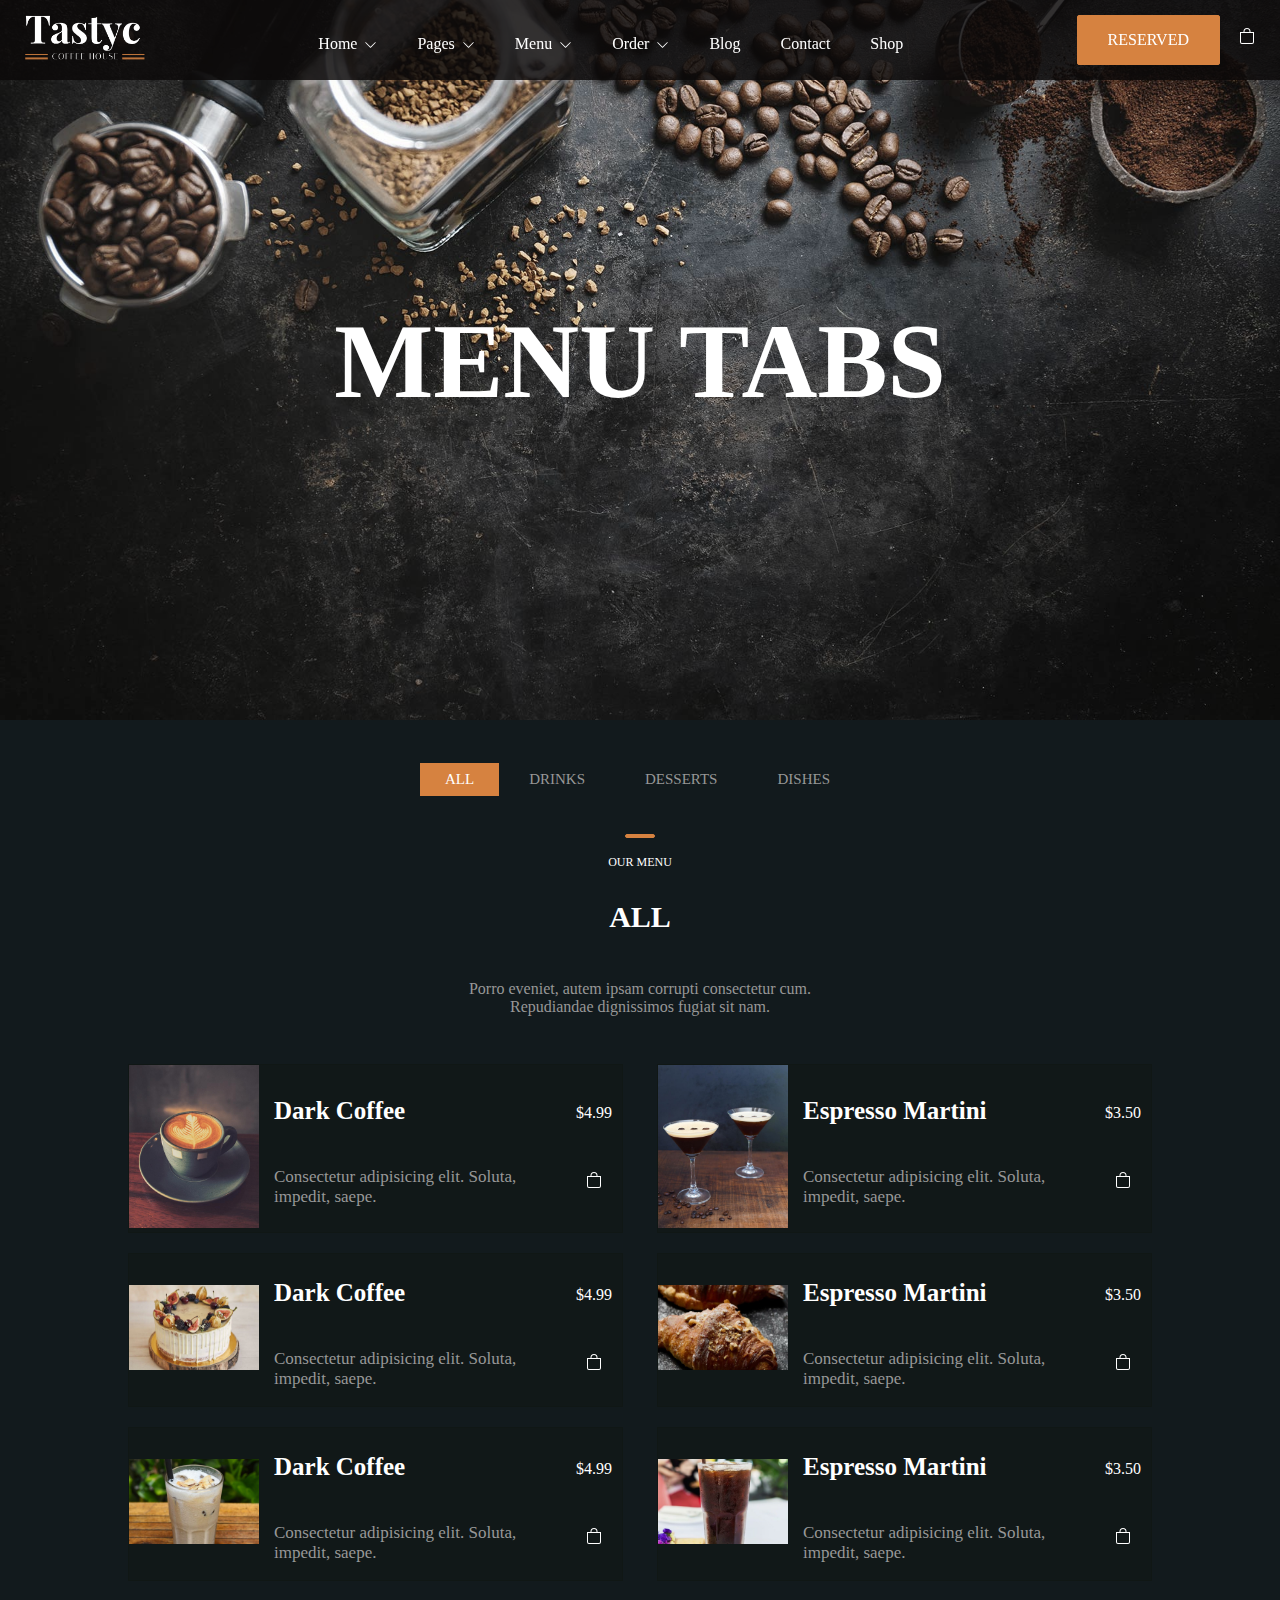
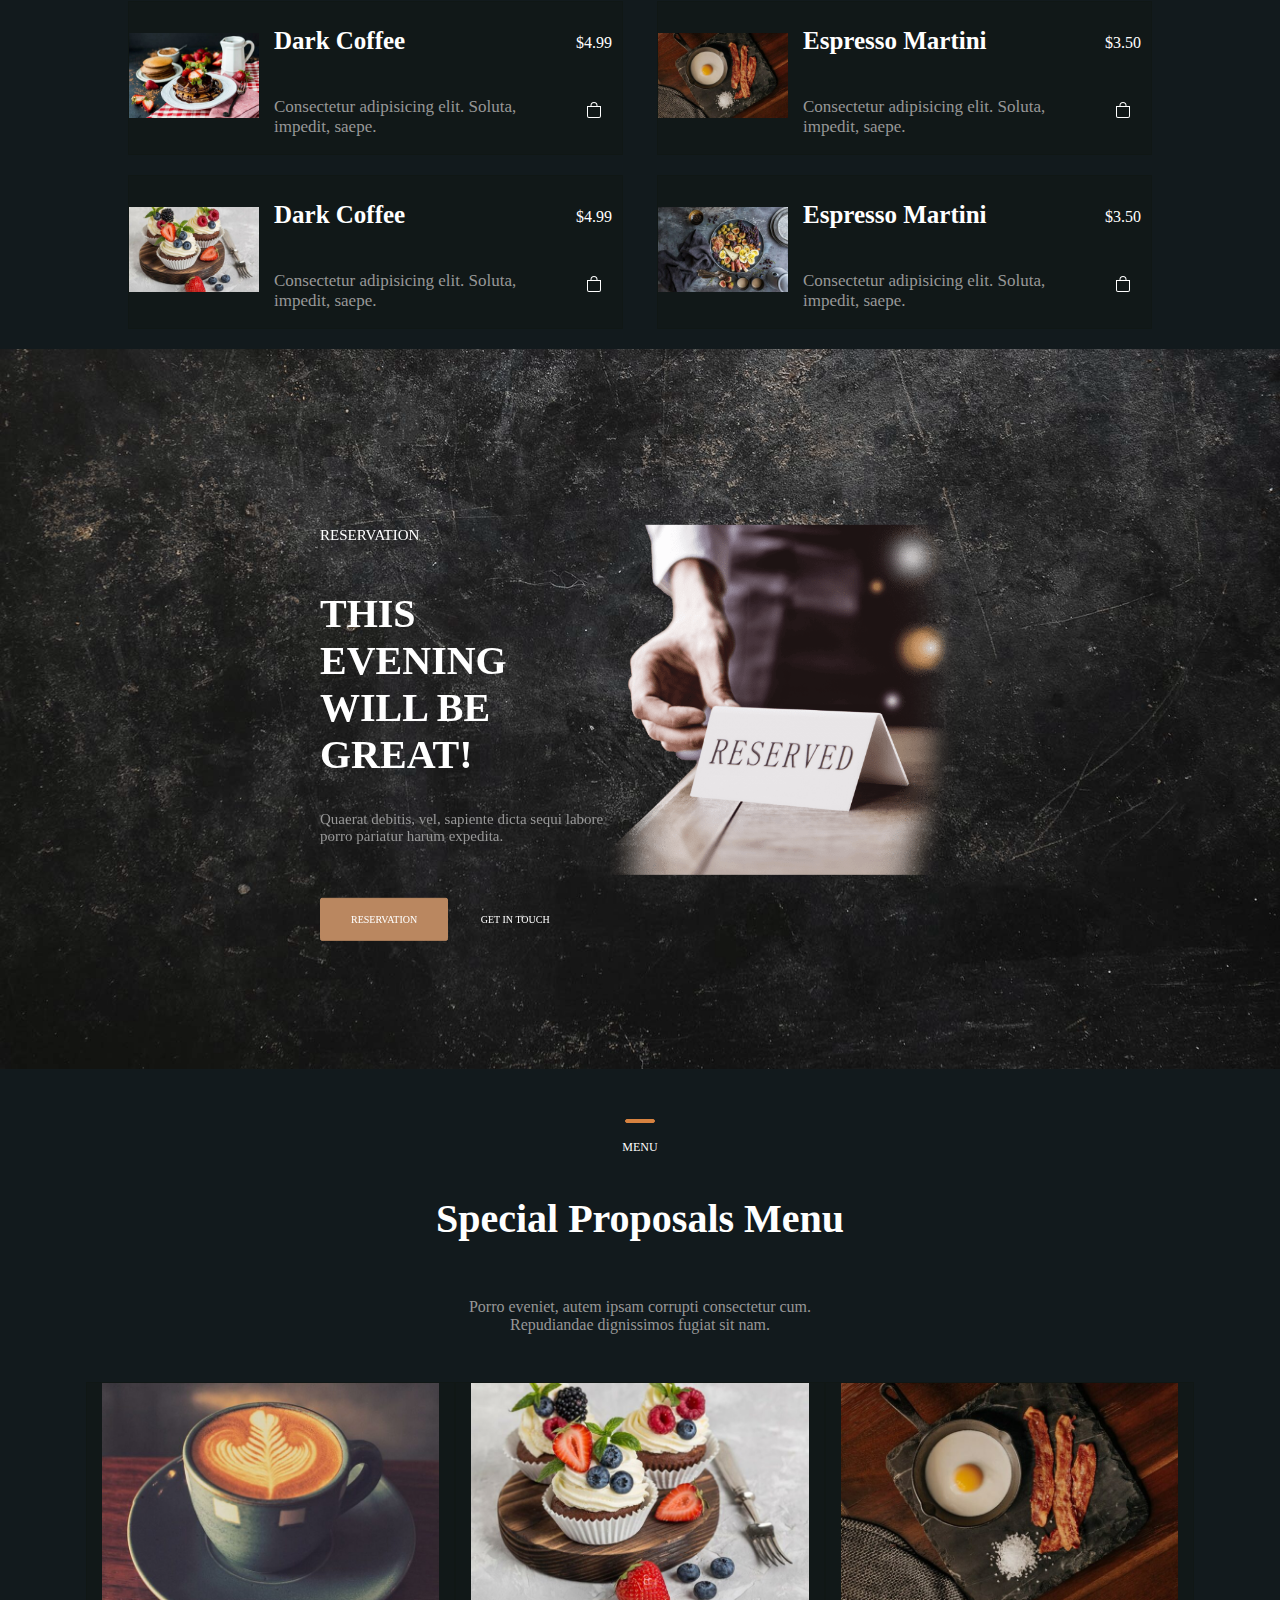
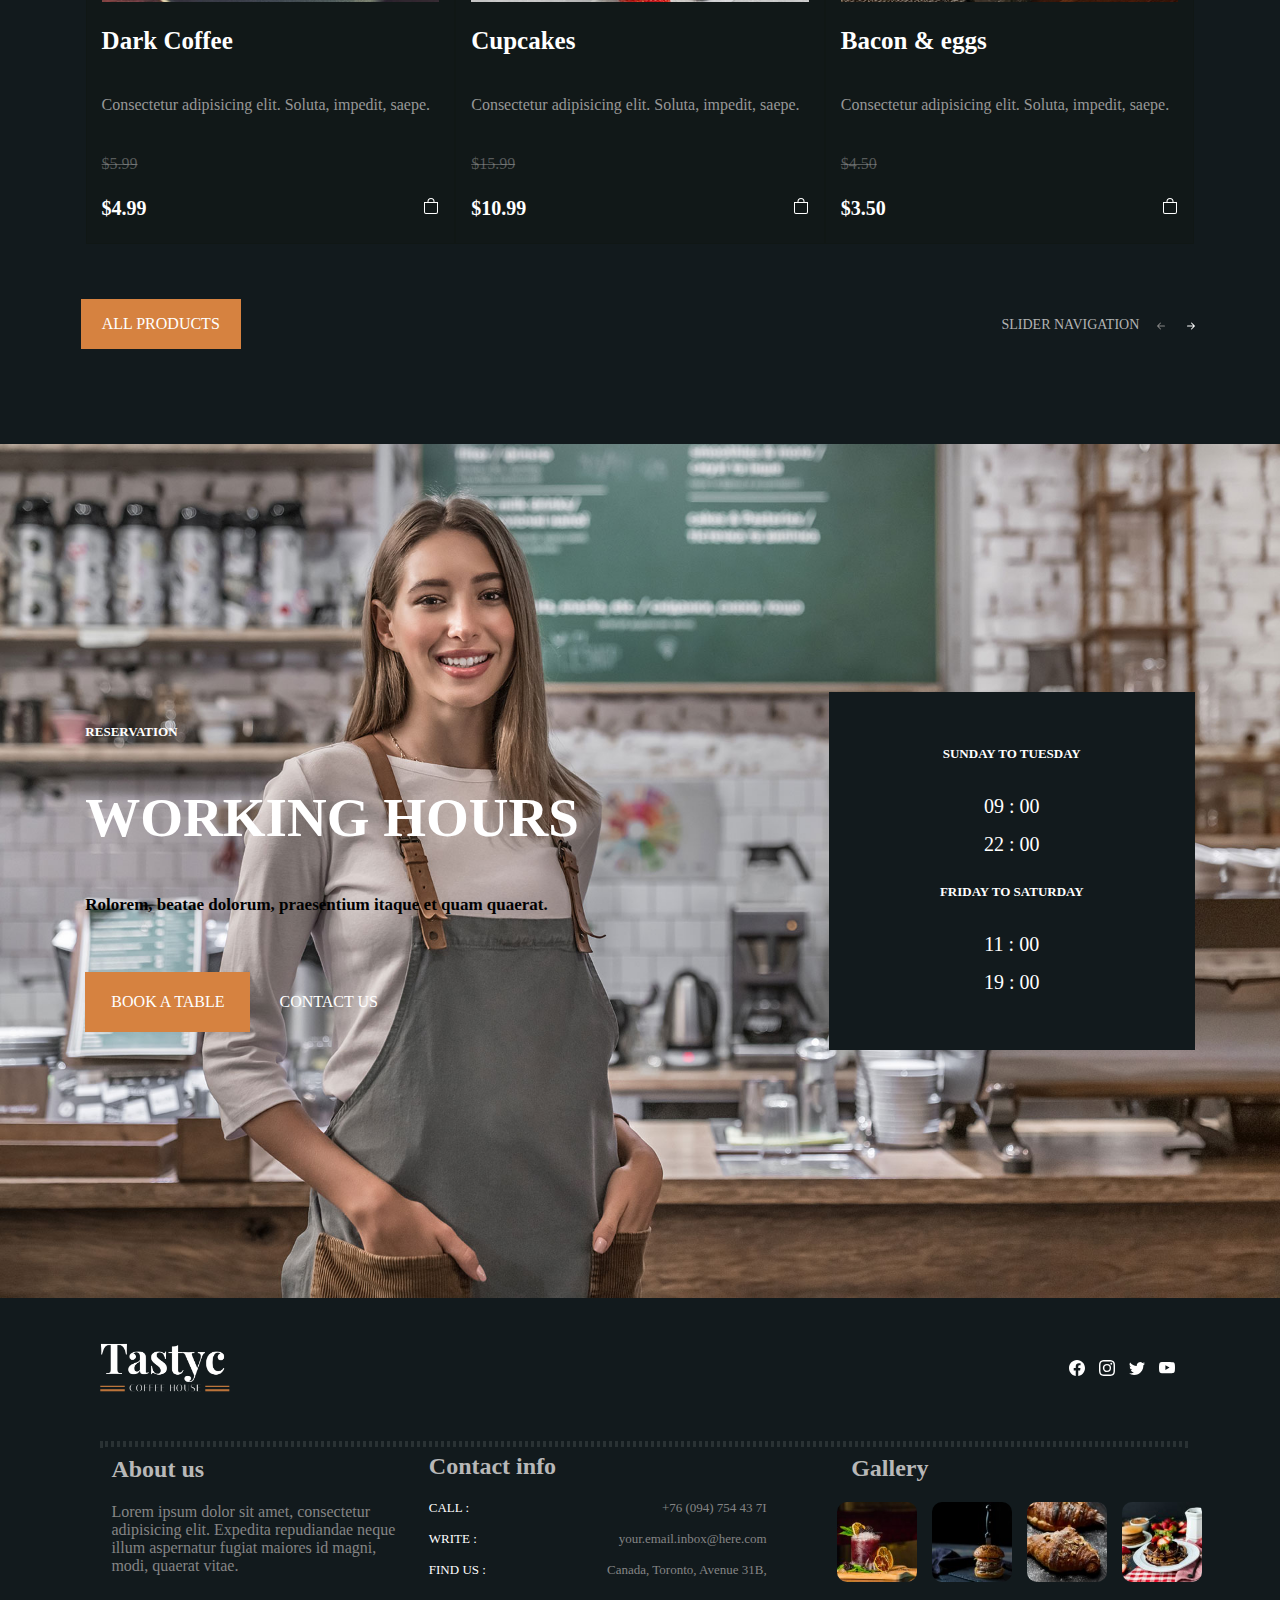
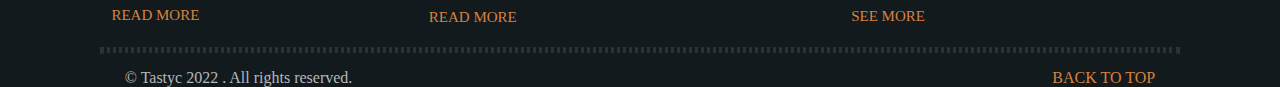
==== Menu.html @ 03ba0e77 "menu is DONE!" ====
<!DOCTYPE html>
<html lang="en">
<head>
    <meta charset="UTF-8">
    <meta name="viewport" content="width=device-width, initial-scale=1.0">
    <title>Document</title>
    <link rel="stylesheet" href="menu.css">
</head>
<body>
    <!-- Background -->
    <div class="background">
        <img src="img-menu/background1.jpg" alt="" width="100%">
        <div class="background-caption">
           <h2>MENU TABS</h2>
        </div>
    </div>
    <header>
        <div class="logo">
            <img src="img/logo.png" alt="" width="120pxd">
        </div>
        <nav>
            <a href="#">Home
                <svg xmlns="http://www.w3.org/2000/svg" width="16" height="16" fill="white" class="bi bi-chevron-down" viewBox="0 0 16 16">
                    <path fill-rule="evenodd" d="M1.646 4.646a.5.5 0 0 1 .708 0L8 10.293l5.646-5.647a.5.5 0 0 1 .708.708l-6 6a.5.5 0 0 1-.708 0l-6-6a.5.5 0 0 1 0-.708z"/>
                  </svg>
            </a>
            <a href="#">Pages
                <svg xmlns="http://www.w3.org/2000/svg" width="16" height="16" fill="white" class="bi bi-chevron-down" viewBox="0 0 16 16">
                    <path fill-rule="evenodd" d="M1.646 4.646a.5.5 0 0 1 .708 0L8 10.293l5.646-5.647a.5.5 0 0 1 .708.708l-6 6a.5.5 0 0 1-.708 0l-6-6a.5.5 0 0 1 0-.708z"/>
                  </svg>
                </a>
            <a href="https://tastyc.bslthemes.com/coffee/menu-tabs/">
                Menu
                <svg xmlns="http://www.w3.org/2000/svg" width="16" height="16" fill="white" class="bi bi-chevron-down" viewBox="0 0 16 16">
                    <path fill-rule="evenodd" d="M1.646 4.646a.5.5 0 0 1 .708 0L8 10.293l5.646-5.647a.5.5 0 0 1 .708.708l-6 6a.5.5 0 0 1-.708 0l-6-6a.5.5 0 0 1 0-.708z"/>
                  </svg>
            </a>
            <a href="#">Order
                <svg xmlns="http://www.w3.org/2000/svg" width="16" height="16" fill="white" class="bi bi-chevron-down" viewBox="0 0 16 16">
                    <path fill-rule="evenodd" d="M1.646 4.646a.5.5 0 0 1 .708 0L8 10.293l5.646-5.647a.5.5 0 0 1 .708.708l-6 6a.5.5 0 0 1-.708 0l-6-6a.5.5 0 0 1 0-.708z"/>
                  </svg>
            </a>
            <a href="#">Blog</a>
            <a href="#">Contact</a>
            <a href="#">Shop</a>
        </nav>
        <div class="reservation">
                <a href="#" id="resevation">RESERVED</a>
                <a id="basket-icon"><svg xmlns="http://www.w3.org/2000/svg" width="16" height="16" fill="white" class="bi bi-bag" viewBox="0 0 16 16">
                    <path d="M8 1a2.5 2.5 0 0 1 2.5 2.5V4h-5v-.5A2.5 2.5 0 0 1 8 1zm3.5 3v-.5a3.5 3.5 0 1 0-7 0V4H1v10a2 2 0 0 0 2 2h10a2 2 0 0 0 2-2V4h-3.5zM2 5h12v9a1 1 0 0 1-1 1H3a1 1 0 0 1-1-1V5z"/>
                  </svg></a>
        </div>
    </header>
    <div class="menu-items">
        <div class="menu">
            <a href="#" id="all">ALL</a>
            <a href="#">DRINKS</a>
            <a href="#">DESSERTS</a>
            <a href="#">DISHES</a>
        </div>
    </div>
    <div class="caption">
        <div class="orange-line"></div>
        <span>OUR MENU</span>
        <h3>ALL</h3>
      <p> Porro eveniet, autem ipsam corrupti consectetur cum.
        Repudiandae dignissimos fugiat sit nam. </p>
       </p>
      
    </div>
    <div class="card-box">
        <div class="row1">
            <div class="left-card">
              <div class="item-img">
                    <img src="img-menu/st-menu7.jpg"  alt="" width="130px">
              </div>
              <div class="item-info">
                    <h3>Dark Coffee</h3>
                    <p>Consectetur adipisicing elit. Soluta, impedit, saepe.</p>
              </div>
              <div class="item-price">
                    <span class="selected-price">$4.99</span>
                    <a href="#"> <svg xmlns="http://www.w3.org/2000/svg" width="16" height="16" fill="white" class="bi bi-bag" viewBox="0 0 16 16">
                        <path d="M8 1a2.5 2.5 0 0 1 2.5 2.5V4h-5v-.5A2.5 2.5 0 0 1 8 1zm3.5 3v-.5a3.5 3.5 0 1 0-7 0V4H1v10a2 2 0 0 0 2 2h10a2 2 0 0 0 2-2V4h-3.5zM2 5h12v9a1 1 0 0 1-1 1H3a1 1 0 0 1-1-1V5z"/>
                      </svg></a>
              </div>
            </div>
            <div class="right-card">
                <div class="item-img">
                    <img src="img-menu/st-menu6.jpg"  alt="" width="130px">
              </div>
              <div class="item-info">
                    <h3>Espresso Martini</h3>
                    <p>Consectetur adipisicing elit. Soluta, impedit, saepe.</p>
              </div>
              <div class="item-price">
                    <span class="selected-price">$3.50</span>
                    <a href="#"> <svg xmlns="http://www.w3.org/2000/svg" width="16" height="16" fill="white" class="bi bi-bag" viewBox="0 0 16 16">
                        <path d="M8 1a2.5 2.5 0 0 1 2.5 2.5V4h-5v-.5A2.5 2.5 0 0 1 8 1zm3.5 3v-.5a3.5 3.5 0 1 0-7 0V4H1v10a2 2 0 0 0 2 2h10a2 2 0 0 0 2-2V4h-3.5zM2 5h12v9a1 1 0 0 1-1 1H3a1 1 0 0 1-1-1V5z"/>
                      </svg></a>
              </div>
            </div>
        </div>
        <div class="row2">
            <div class="left-card">
                <div class="item-img">
                      <img src="img-menu/3.jpg"  alt="" width="130px">
                </div>
                <div class="item-info">
                      <h3>Dark Coffee</h3>
                      <p>Consectetur adipisicing elit. Soluta, impedit, saepe.</p>
                </div>
                <div class="item-price">
                      <span class="selected-price">$4.99</span>
                      <a href="#"> <svg xmlns="http://www.w3.org/2000/svg" width="16" height="16" fill="white" class="bi bi-bag" viewBox="0 0 16 16">
                        <path d="M8 1a2.5 2.5 0 0 1 2.5 2.5V4h-5v-.5A2.5 2.5 0 0 1 8 1zm3.5 3v-.5a3.5 3.5 0 1 0-7 0V4H1v10a2 2 0 0 0 2 2h10a2 2 0 0 0 2-2V4h-3.5zM2 5h12v9a1 1 0 0 1-1 1H3a1 1 0 0 1-1-1V5z"/>
                      </svg></a>
                </div>
              </div>
              <div class="right-card">
                  <div class="item-img">
                      <img src="img-menu/4.jpg"  alt="" width="130px">
                </div>
                <div class="item-info">
                      <h3>Espresso Martini</h3>
                      <p>Consectetur adipisicing elit. Soluta, impedit, saepe.</p>
                </div>
                <div class="item-price">
                      <span class="selected-price">$3.50</span>
                      <a href="#"> <svg xmlns="http://www.w3.org/2000/svg" width="16" height="16" fill="white" class="bi bi-bag" viewBox="0 0 16 16">
                        <path d="M8 1a2.5 2.5 0 0 1 2.5 2.5V4h-5v-.5A2.5 2.5 0 0 1 8 1zm3.5 3v-.5a3.5 3.5 0 1 0-7 0V4H1v10a2 2 0 0 0 2 2h10a2 2 0 0 0 2-2V4h-3.5zM2 5h12v9a1 1 0 0 1-1 1H3a1 1 0 0 1-1-1V5z"/>
                      </svg></a>
                </div>
              </div>
        </div>
        <div class="row3">
            <div class="left-card">
                <div class="item-img">
                      <img src="img-menu/5.jpg"  alt="" width="130px">
                </div>
                <div class="item-info">
                      <h3>Dark Coffee</h3>
                      <p>Consectetur adipisicing elit. Soluta, impedit, saepe.</p>
                </div>
                <div class="item-price">
                      <span class="selected-price">$4.99</span>
                      <a href="#"> <svg xmlns="http://www.w3.org/2000/svg" width="16" height="16" fill="white" class="bi bi-bag" viewBox="0 0 16 16">
                        <path d="M8 1a2.5 2.5 0 0 1 2.5 2.5V4h-5v-.5A2.5 2.5 0 0 1 8 1zm3.5 3v-.5a3.5 3.5 0 1 0-7 0V4H1v10a2 2 0 0 0 2 2h10a2 2 0 0 0 2-2V4h-3.5zM2 5h12v9a1 1 0 0 1-1 1H3a1 1 0 0 1-1-1V5z"/>
                      </svg></a>
                </div>
              </div>
              <div class="right-card">
                  <div class="item-img">
                      <img src="img-menu/6.jpg"  alt="" width="130px">
                </div>
                <div class="item-info">
                      <h3>Espresso Martini</h3>
                      <p>Consectetur adipisicing elit. Soluta, impedit, saepe.</p>
                </div>
                <div class="item-price">
                      <span class="selected-price">$3.50</span>
                      <a href="#"> <svg xmlns="http://www.w3.org/2000/svg" width="16" height="16" fill="white" class="bi bi-bag" viewBox="0 0 16 16">
                        <path d="M8 1a2.5 2.5 0 0 1 2.5 2.5V4h-5v-.5A2.5 2.5 0 0 1 8 1zm3.5 3v-.5a3.5 3.5 0 1 0-7 0V4H1v10a2 2 0 0 0 2 2h10a2 2 0 0 0 2-2V4h-3.5zM2 5h12v9a1 1 0 0 1-1 1H3a1 1 0 0 1-1-1V5z"/>
                      </svg></a>
                </div>
              </div>
        </div>
        <div class="row4">
            <div class="left-card">
                <div class="item-img">
                      <img src="img-menu/7.jpg"  alt="" width="130px">
                </div>
                <div class="item-info">
                      <h3>Dark Coffee</h3>
                      <p>Consectetur adipisicing elit. Soluta, impedit, saepe.</p>
                </div>
                <div class="item-price">
                      <span class="selected-price">$4.99</span>
                      <a href="#"> <svg xmlns="http://www.w3.org/2000/svg" width="16" height="16" fill="white" class="bi bi-bag" viewBox="0 0 16 16">
                        <path d="M8 1a2.5 2.5 0 0 1 2.5 2.5V4h-5v-.5A2.5 2.5 0 0 1 8 1zm3.5 3v-.5a3.5 3.5 0 1 0-7 0V4H1v10a2 2 0 0 0 2 2h10a2 2 0 0 0 2-2V4h-3.5zM2 5h12v9a1 1 0 0 1-1 1H3a1 1 0 0 1-1-1V5z"/>
                      </svg></a>
                </div>
              </div>
              <div class="right-card">
                  <div class="item-img">
                      <img src="img-menu/8.jpg"  alt="" width="130px">
                </div>
                <div class="item-info">
                      <h3>Espresso Martini</h3>
                      <p>Consectetur adipisicing elit. Soluta, impedit, saepe.</p>
                </div>
                <div class="item-price">
                      <span class="selected-price">$3.50</span>
                      <a href="#"> <svg xmlns="http://www.w3.org/2000/svg" width="16" height="16" fill="white" class="bi bi-bag" viewBox="0 0 16 16">
                        <path d="M8 1a2.5 2.5 0 0 1 2.5 2.5V4h-5v-.5A2.5 2.5 0 0 1 8 1zm3.5 3v-.5a3.5 3.5 0 1 0-7 0V4H1v10a2 2 0 0 0 2 2h10a2 2 0 0 0 2-2V4h-3.5zM2 5h12v9a1 1 0 0 1-1 1H3a1 1 0 0 1-1-1V5z"/>
                      </svg></a>
                </div>
              </div>
        </div>
        <div class="row5">
            <div class="left-card">
                <div class="item-img">
                      <img src="img-menu/9.jpg"  alt="" width="130px">
                </div>
                <div class="item-info">
                      <h3>Dark Coffee</h3>
                      <p>Consectetur adipisicing elit. Soluta, impedit, saepe.</p>
                </div>
                <div class="item-price">
                      <span class="selected-price">$4.99</span>
                      <a href="#"> <svg xmlns="http://www.w3.org/2000/svg" width="16" height="16" fill="white" class="bi bi-bag" viewBox="0 0 16 16">
                        <path d="M8 1a2.5 2.5 0 0 1 2.5 2.5V4h-5v-.5A2.5 2.5 0 0 1 8 1zm3.5 3v-.5a3.5 3.5 0 1 0-7 0V4H1v10a2 2 0 0 0 2 2h10a2 2 0 0 0 2-2V4h-3.5zM2 5h12v9a1 1 0 0 1-1 1H3a1 1 0 0 1-1-1V5z"/>
                      </svg></a>
                </div>
              </div>
              <div class="right-card">
                  <div class="item-img">
                      <img src="img-menu/10.jpg"  alt="" width="130px">
                </div>
                <div class="item-info">
                      <h3>Espresso Martini</h3>
                      <p>Consectetur adipisicing elit. Soluta, impedit, saepe.</p>
                </div>
                <div class="item-price">
                      <span class="selected-price">$3.50</span>
                      <a href="#"> <svg xmlns="http://www.w3.org/2000/svg" width="16" height="16" fill="white" class="bi bi-bag" viewBox="0 0 16 16">
                          <path d="M8 1a2.5 2.5 0 0 1 2.5 2.5V4h-5v-.5A2.5 2.5 0 0 1 8 1zm3.5 3v-.5a3.5 3.5 0 1 0-7 0V4H1v10a2 2 0 0 0 2 2h10a2 2 0 0 0 2-2V4h-3.5zM2 5h12v9a1 1 0 0 1-1 1H3a1 1 0 0 1-1-1V5z"/>
                        </svg></a>
                </div>
              </div>
        </div>
    </div>
    <div class="banner">
        <div class="background">
            <img src="img-menu/cbg2.jpg" alt="" width="100%">
            <div class="background-caption">
                <div class="left-part">
                    <span>RESERVATION</span>
                    <h2>THIS EVENING
                        WILL BE GREAT!</h2>
                    <p>Quaerat debitis, vel, sapiente dicta sequi
                        labore porro pariatur harum expedita.</p>
                    <a href="#" class="button">RESERVATION</a>
                    <a href="#">GET IN TOUCH</a>
                </div>
                <div class="right-part">
                    <img src="img-menu/reserved.png" alt="" width="350px">
                </div>
            </div>
        </div>
            
        
    </div>
    <div class="caption2">
        <div class="orange-line"></div>
        <span> MENU</span>
        <h3>Special Proposals Menu</h3>
      <p> Porro eveniet, autem ipsam corrupti consectetur cum.
        Repudiandae dignissimos fugiat sit nam. </p>
       </p>
      
    </div>
    <div class="card-box2">
        <div class="card1">
            <img src="img-menu/card1.jpg" alt="" width="100%">
            <h3>Dark Coffee</h3>
            <p>Consectetur adipisicing elit. Soluta, impedit, saepe.</p>
            <span class="old-price">$5.99</span>
            <div class="card-price">
                <span>$4.99</span>
                <a href="#"> <svg xmlns="http://www.w3.org/2000/svg" width="16" height="16" fill="white" class="bi bi-bag" viewBox="0 0 16 16">
                    <path d="M8 1a2.5 2.5 0 0 1 2.5 2.5V4h-5v-.5A2.5 2.5 0 0 1 8 1zm3.5 3v-.5a3.5 3.5 0 1 0-7 0V4H1v10a2 2 0 0 0 2 2h10a2 2 0 0 0 2-2V4h-3.5zM2 5h12v9a1 1 0 0 1-1 1H3a1 1 0 0 1-1-1V5z"/>
                  </svg></a>
            </div>
        </div>
        <div class="card2">
          <img src="img-menu/card2.jpg" alt="" width="100%">
          <h3>Cupcakes</h3>
          <p>Consectetur adipisicing elit. Soluta, impedit, saepe.</p>
          <span class="old-price">$15.99</span>
          <div class="card-price">
              <span>$10.99</span>
              <a href="#"> <svg xmlns="http://www.w3.org/2000/svg" width="16" height="16" fill="white" class="bi bi-bag" viewBox="0 0 16 16">
                  <path d="M8 1a2.5 2.5 0 0 1 2.5 2.5V4h-5v-.5A2.5 2.5 0 0 1 8 1zm3.5 3v-.5a3.5 3.5 0 1 0-7 0V4H1v10a2 2 0 0 0 2 2h10a2 2 0 0 0 2-2V4h-3.5zM2 5h12v9a1 1 0 0 1-1 1H3a1 1 0 0 1-1-1V5z"/>
                </svg></a>
          </div>
      </div>
      <div class="card3">
        <img src="img-menu/card3.jpg" alt="" width="100%">
        <h3>Bacon & eggs</h3>
        <p>Consectetur adipisicing elit. Soluta, impedit, saepe.</p>
        <span class="old-price">$4.50</span>
        <div class="card-price">
            <span>$3.50</span>
            <a href="#"> <svg xmlns="http://www.w3.org/2000/svg" width="16" height="16" fill="white" class="bi bi-bag" viewBox="0 0 16 16">
                <path d="M8 1a2.5 2.5 0 0 1 2.5 2.5V4h-5v-.5A2.5 2.5 0 0 1 8 1zm3.5 3v-.5a3.5 3.5 0 1 0-7 0V4H1v10a2 2 0 0 0 2 2h10a2 2 0 0 0 2-2V4h-3.5zM2 5h12v9a1 1 0 0 1-1 1H3a1 1 0 0 1-1-1V5z"/>
              </svg></a>
        </div>
    </div>
    </div>
    <div class="undercard-button">
      <div class="left-side">
        <a href="#">ALL PRODUCTS</a>
      </div>
      <div class="right-side">
        <span>SLIDER NAVIGATION</span>
        <svg xmlns="http://www.w3.org/2000/svg" width="16" height="16" fill="#858585" class="bi bi-arrow-left-short" viewBox="0 0 16 16">
          <path fill-rule="evenodd" d="M12 8a.5.5 0 0 1-.5.5H5.707l2.147 2.146a.5.5 0 0 1-.708.708l-3-3a.5.5 0 0 1 0-.708l3-3a.5.5 0 1 1 .708.708L5.707 7.5H11.5a.5.5 0 0 1 .5.5z"/>
        </svg>
        <svg xmlns="http://www.w3.org/2000/svg" width="16" height="16" fill="white" class="bi bi-arrow-right-short" viewBox="0 0 16 16">
          <path fill-rule="evenodd" d="M4 8a.5.5 0 0 1 .5-.5h5.793L8.146 5.354a.5.5 0 1 1 .708-.708l3 3a.5.5 0 0 1 0 .708l-3 3a.5.5 0 0 1-.708-.708L10.293 8.5H4.5A.5.5 0 0 1 4 8z"/>
        </svg>
      </div>
    </div>
    <div class="banner2">
      <img src="img/background2.jpg" alt="" width="100%">
      <div class="banner-caption">
          <div class="left-side">
              <h3>RESERVATION</h3>
              <h2>WORKING HOURS</h2>
              <p>Rolorem, beatae dolorum, praesentium itaque et quam quaerat.</p>
              <div class="link">
                  <a href="#" class="left-button">BOOK A TABLE</a>
                  <a href="#" class="right-button">CONTACT US</a>
              </div>
          </div>
          <div class="right-side">
              <h3>SUNDAY TO TUESDAY</h3>
              <span>09 : 00</span>
              <span>22 : 00</span>
              <h3>FRIDAY TO SATURDAY</h3>
              <span>11 : 00</span>
              <span>19 : 00</span>
          </div>
      </div>
  </div>
  <div class="social-media">
    <div class="left-side">
      <img src="img/logo.png" alt="" width="130px">
    </div>
    <div class="right-side">
      <a href="#"><svg xmlns="http://www.w3.org/2000/svg" width="16" height="16" fill="white" class="bi bi-facebook" viewBox="0 0 16 16">
        <path d="M16 8.049c0-4.446-3.582-8.05-8-8.05C3.58 0-.002 3.603-.002 8.05c0 4.017 2.926 7.347 6.75 7.951v-5.625h-2.03V8.05H6.75V6.275c0-2.017 1.195-3.131 3.022-3.131.876 0 1.791.157 1.791.157v1.98h-1.009c-.993 0-1.303.621-1.303 1.258v1.51h2.218l-.354 2.326H9.25V16c3.824-.604 6.75-3.934 6.75-7.951z"/>
      </svg></a>
      <a href="#"><svg xmlns="http://www.w3.org/2000/svg" width="16" height="16" fill="white" class="bi bi-instagram" viewBox="0 0 16 16">
        <path d="M8 0C5.829 0 5.556.01 4.703.048 3.85.088 3.269.222 2.76.42a3.917 3.917 0 0 0-1.417.923A3.927 3.927 0 0 0 .42 2.76C.222 3.268.087 3.85.048 4.7.01 5.555 0 5.827 0 8.001c0 2.172.01 2.444.048 3.297.04.852.174 1.433.372 1.942.205.526.478.972.923 1.417.444.445.89.719 1.416.923.51.198 1.09.333 1.942.372C5.555 15.99 5.827 16 8 16s2.444-.01 3.298-.048c.851-.04 1.434-.174 1.943-.372a3.916 3.916 0 0 0 1.416-.923c.445-.445.718-.891.923-1.417.197-.509.332-1.09.372-1.942C15.99 10.445 16 10.173 16 8s-.01-2.445-.048-3.299c-.04-.851-.175-1.433-.372-1.941a3.926 3.926 0 0 0-.923-1.417A3.911 3.911 0 0 0 13.24.42c-.51-.198-1.092-.333-1.943-.372C10.443.01 10.172 0 7.998 0h.003zm-.717 1.442h.718c2.136 0 2.389.007 3.232.046.78.035 1.204.166 1.486.275.373.145.64.319.92.599.28.28.453.546.598.92.11.281.24.705.275 1.485.039.843.047 1.096.047 3.231s-.008 2.389-.047 3.232c-.035.78-.166 1.203-.275 1.485a2.47 2.47 0 0 1-.599.919c-.28.28-.546.453-.92.598-.28.11-.704.24-1.485.276-.843.038-1.096.047-3.232.047s-2.39-.009-3.233-.047c-.78-.036-1.203-.166-1.485-.276a2.478 2.478 0 0 1-.92-.598 2.48 2.48 0 0 1-.6-.92c-.109-.281-.24-.705-.275-1.485-.038-.843-.046-1.096-.046-3.233 0-2.136.008-2.388.046-3.231.036-.78.166-1.204.276-1.486.145-.373.319-.64.599-.92.28-.28.546-.453.92-.598.282-.11.705-.24 1.485-.276.738-.034 1.024-.044 2.515-.045v.002zm4.988 1.328a.96.96 0 1 0 0 1.92.96.96 0 0 0 0-1.92zm-4.27 1.122a4.109 4.109 0 1 0 0 8.217 4.109 4.109 0 0 0 0-8.217zm0 1.441a2.667 2.667 0 1 1 0 5.334 2.667 2.667 0 0 1 0-5.334z"/>
      </svg></a>
      <a href="#"><svg xmlns="http://www.w3.org/2000/svg" width="16" height="16" fill="white" class="bi bi-twitter" viewBox="0 0 16 16">
        <path d="M5.026 15c6.038 0 9.341-5.003 9.341-9.334 0-.14 0-.282-.006-.422A6.685 6.685 0 0 0 16 3.542a6.658 6.658 0 0 1-1.889.518 3.301 3.301 0 0 0 1.447-1.817 6.533 6.533 0 0 1-2.087.793A3.286 3.286 0 0 0 7.875 6.03a9.325 9.325 0 0 1-6.767-3.429 3.289 3.289 0 0 0 1.018 4.382A3.323 3.323 0 0 1 .64 6.575v.045a3.288 3.288 0 0 0 2.632 3.218 3.203 3.203 0 0 1-.865.115 3.23 3.23 0 0 1-.614-.057 3.283 3.283 0 0 0 3.067 2.277A6.588 6.588 0 0 1 .78 13.58a6.32 6.32 0 0 1-.78-.045A9.344 9.344 0 0 0 5.026 15z"/>
      </svg></a>
      <a href="#"><svg xmlns="http://www.w3.org/2000/svg" width="16" height="16" fill="white" class="bi bi-youtube" viewBox="0 0 16 16">
        <path d="M8.051 1.999h.089c.822.003 4.987.033 6.11.335a2.01 2.01 0 0 1 1.415 1.42c.101.38.172.883.22 1.402l.01.104.022.26.008.104c.065.914.073 1.77.074 1.957v.075c-.001.194-.01 1.108-.082 2.06l-.008.105-.009.104c-.05.572-.124 1.14-.235 1.558a2.007 2.007 0 0 1-1.415 1.42c-1.16.312-5.569.334-6.18.335h-.142c-.309 0-1.587-.006-2.927-.052l-.17-.006-.087-.004-.171-.007-.171-.007c-1.11-.049-2.167-.128-2.654-.26a2.007 2.007 0 0 1-1.415-1.419c-.111-.417-.185-.986-.235-1.558L.09 9.82l-.008-.104A31.4 31.4 0 0 1 0 7.68v-.123c.002-.215.01-.958.064-1.778l.007-.103.003-.052.008-.104.022-.26.01-.104c.048-.519.119-1.023.22-1.402a2.007 2.007 0 0 1 1.415-1.42c.487-.13 1.544-.21 2.654-.26l.17-.007.172-.006.086-.003.171-.007A99.788 99.788 0 0 1 7.858 2h.193zM6.4 5.209v4.818l4.157-2.408L6.4 5.209z"/>
      </svg></a>
    </div>
  </div>
  <div class="dotted-line">
  </div>
  <div class="footer">
    <div class="about-us">
        <h2>About us</h2>
        <p>Lorem ipsum dolor sit amet, consectetur adipisicing elit. Expedita repudiandae neque illum aspernatur fugiat maiores id magni, modi, quaerat vitae.</p>
      <div class="link">
        <a href="#">READ MORE</a>
      </div>
    </div>
    <div class="Contact-info">
        <h2>Contact info</h2>
        <div class="contact-row-1">
         <span> CALL :</span>
         <span id="span-plus"> +76 (094) 754 43 7I</span>
        </div>
        <div class="contact-row-2">
            <span>WRITE : </span>
            <span id="span-plus"> your.email.inbox@here.com</span>
           </div>
           <div class="contact-row-3">
            <span>FIND US : </span>
            <span id="span-plus"> Canada, Toronto, Avenue 31B,</span>
           </div>
           
            <a href="#">READ MORE</a>
       
    </div>
    <div class="gallery">
        <h2>Gallery</h2>
        <div class="gallery-photos">
             <img class="space" src="img/g1.jpg" alt="" width="80px">
            <img class="space" src="img/g2.jpg" alt="" width="80px">
            <img  class="space" src="img/g3.jpg" alt="" width="80px">
            <img src="img/g4.jpg" alt="" width="80px">
        </div>
        <div class="link">
            <a href="#">SEE MORE</a>
        </div>
        
    </div>
</div>
<div class="bottom-footer">
    <div class="last-dotted-line"></div>
    <div class="copy-right">
        <span>© Tastyc 2022 . All rights reserved.</span>
        <a href="#top">BACK TO TOP</a>
    </div>
</div>
</body>
</html>
---- menu.css ----
*{
    box-sizing: border-box;
}
html{
    scroll-behavior: smooth;
}
body{

    margin: 0;
    background-color: #121a1d;
}
a{
    display: inline-block;
    color: inherit;
    text-decoration: none;
}
/* Background */
div.background{
    z-index: 10;
  filter: grayscale(0.4);
    position: relative;
}
div.background div.background-caption{
position: absolute;
top: 50%;
left: 50%;
font-size: 70px;
transform: translate(-50%,-50%);
color: white;
}


/* header */
header{
display: flex;
position: absolute;
justify-content: space-between;
align-items: flex-start;
height: 80px;
z-index: 20;
position: fixed;
left: 0;
top: 0;
width: 100%;
background-color: rgba(12, 10, 10, 0.842);
padding: 15px 25px;
}
header nav{
    display: flex;
    justify-content: center;
    align-items: center;
  
}
header nav a{
   color: white; 
   padding: 20px;
}
header nav svg{
    vertical-align: middle;
    padding-left: 3px;
}
header div.reservation a#resevation{
 color: white;
background-color: #d68240;
border: 1px solid #d68240;
padding: 15px 30px;
transition: 0.5s;
margin-right: 15px;
border-radius: 2px;
vertical-align: middle;
}
header div.reservation a:hover{
    transform: scale(1.05);
}
header div.reservation span{
    padding-right: 50px;
}
/* body */
div.menu-items div.menu{
   display: flex; 
   justify-content: center;
   align-items: center;
   height: 60px;
   padding-top: 50px;
   
}
div.menu-items div.menu a{
padding: 30px;
font-size: 15px;
color: rgb(151, 151, 151);
}
div.menu-items div.menu a#all{
    background-color: #d68240;
    padding: 8px 25px;
    color: white;
}
/* caption */
div.caption{
    display: flex;
    justify-content: center;
    align-items: center;
    flex-direction: column;
    padding-top: 50px;
        color: white; 
}
div.caption div.orange-line{
    width: 2.3%;
    border: 1px solid #d68240;
    background-color: #d68240;
    padding: 7px px;
    height: 4px;
    border-radius: 45px;
}
div.caption span{
    padding-top: 17px;
    color: white;
    font-size: 12px;
}
div.caption h3{
    color: white;
    font-size: 30px;
    padding: 0;
}
div.caption p{
    width: 32%;
    text-align: center;
    font-size: 16px;
    color: rgb(151, 151, 151);
}
/* card-box */
div.card-box{
    display: flex;
    justify-content: center;
    align-items: center;
    flex-wrap: wrap;
    overflow: hidden;
   
}
/* card-box row1 */
div.card-box div.row1{
    width: 80%;
    display: flex;
    justify-content: center;
    align-items: center;
    
}
/* card-box row1 left-card  */
div.card-box div.row1 div.left-card{
    width: 50%;
    display: flex;
    justify-content: center;
    align-items: center;
    margin-right: 17px;
    border: 1px solid #10161163;
    background-color: #10161163;
    margin-bottom: 20px;
}
div.card-box div.row1 div.left-card div.item-img img{
    transition: 0.5s;
}
div.card-box div.row1 div.left-card div.item-img img:hover{
    transform: scale(1.05);
}
div.card-box div.row1 div.left-card div.item-info{
padding-left: 15px;
display: flex;
flex-direction: column;
justify-content: center;
align-items: flex-start;

}
div.card-box div.row1 div.left-card div.item-info h3{
    color: white;
    font-size: 25px; 
}
div.card-box div.row1 div.left-card div.item-info p{
    color: rgb(151, 151, 151);
    width: 95%;
    font-size: 17px;
}
div.card-box div.row1 div.left-card div.item-price{ 
display: flex;
flex-direction: column;
justify-content: center;
align-items: center;
padding-right: 10px;
color: white;
}
div.card-box div.row1 div.left-card div.item-price  .selected-price{
    padding-bottom: 50px;
}
/* card-box row1 right-card  */
div.card-box div.row1 div.right-card{
    width: 50%;
    display: flex;
    justify-content: center;
    align-items: center;
    margin-left: 17px;
    border: 1px solid #10161163;
    background-color: #10161163;
    margin-bottom: 20px;
}
div.card-box div.row1 div.right-card div.item-img img{
    transition: 0.5s;
}
div.card-box div.row1 div.right-card div.item-img img:hover{
    transform: scale(1.05);
}
div.card-box div.row1 div.right-card div.item-info{  
    padding-left: 15px;
    display: flex;
    flex-direction: column;
    justify-content: center;
    align-items: flex-start;

}
div.card-box div.row1 div.right-card div.item-info h3{
    color: white;
    font-size: 25px; 
}
div.card-box div.row1 div.right-card div.item-info p{
    color: rgb(151, 151, 151);
    width: 95%;
    font-size: 17px;
}
div.card-box div.row1 div.right-card div.item-price{ 
display: flex;
flex-direction: column;
justify-content: center;
align-items: center;
padding-right: 10px;
color: white;
}
div.card-box div.row1 div.right-card div.item-price .selected-price{
    padding-bottom: 50px;
}
/* card-box row2 */
div.card-box div.row2{
    width: 80%;
    display: flex;
    justify-content: center;
    align-items: center;
    
    
}
/* card-box row2 left-card  */
div.card-box div.row2 div.left-card{
    width: 50%;
    display: flex;
    justify-content: center;
    align-items: center;
    margin-right: 17px;
    border: 1px solid #10161163;
    background-color: #10161163;
    margin-bottom: 20px;
}
div.card-box div.row2 div.left-card div.item-img img{
    transition: 0.5s;
}
div.card-box div.row2 div.left-card div.item-img img:hover{
    transform: scale(1.05);
}
div.card-box div.row2 div.left-card div.item-info{
padding-left: 15px;
display: flex;
flex-direction: column;
justify-content: center;
align-items: flex-start;

}
div.card-box div.row2 div.left-card div.item-info h3{
    color: white;
    font-size: 25px; 
}
div.card-box div.row2 div.left-card div.item-info p{
    color: rgb(151, 151, 151);
    width: 95%;
    font-size: 17px;
}
div.card-box div.row2 div.left-card div.item-price{ 
display: flex;
flex-direction: column;
justify-content: center;
align-items: center;
padding-right: 10px;
color: white;
}
div.card-box div.row2 div.left-card div.item-price  .selected-price{
    padding-bottom: 50px;
}
/* card-box row2 right-card  */
div.card-box div.row2 div.right-card{
    width: 50%;
    display: flex;
    justify-content: center;
    align-items: center;
    margin-left: 17px;
    border: 1px solid #10161163;
    background-color: #10161163;
    margin-bottom: 20px;
}
div.card-box div.row2 div.right-card div.item-img img{
    transition: 0.5s;
}
div.card-box div.row2 div.right-card div.item-img img:hover{
    transform: scale(1.05);
}
div.card-box div.row2 div.right-card div.item-info{  
    padding-left: 15px;
    display: flex;
    flex-direction: column;
    justify-content: center;
    align-items: flex-start;

}
div.card-box div.row2 div.right-card div.item-info h3{
    color: white;
    font-size: 25px; 
}
div.card-box div.row2 div.right-card div.item-info p{
    color: rgb(151, 151, 151);
    width: 95%;
    font-size: 17px;
}
div.card-box div.row2 div.right-card div.item-price{ 
display: flex;
flex-direction: column;
justify-content: center;
align-items: center;
padding-right: 10px;
color: white;
}
div.card-box div.row2 div.right-card div.item-price .selected-price{
    padding-bottom: 50px;
}/* card-box row3 */
div.card-box div.row3{
    width: 80%;
    display: flex;
    justify-content: center;
    align-items: center;
    
}
/* card-box row3 left-card  */
div.card-box div.row3 div.left-card{
    width: 50%;
    display: flex;
    justify-content: center;
    align-items: center;
    margin-right: 17px;
    border: 1px solid #10161163;
    background-color: #10161163;
    margin-bottom: 20px;
}
div.card-box div.row3 div.left-card div.item-img img{
    transition: 0.5s;
}
div.card-box div.row3 div.left-card div.item-img img:hover{
    transform: scale(1.05);
}
div.card-box div.row3 div.left-card div.item-info{
padding-left: 15px;
display: flex;
flex-direction: column;
justify-content: center;
align-items: flex-start;

}
div.card-box div.row3 div.left-card div.item-info h3{
    color: white;
    font-size: 25px; 
}
div.card-box div.row3 div.left-card div.item-info p{
    color: rgb(151, 151, 151);
    width: 95%;
    font-size: 17px;
}
div.card-box div.row3 div.left-card div.item-price{ 
display: flex;
flex-direction: column;
justify-content: center;
align-items: center;
padding-right: 10px;
color: white;
}
div.card-box div.row3 div.left-card div.item-price  .selected-price{
    padding-bottom: 50px;
}
/* card-box row3 right-card  */
div.card-box div.row3 div.right-card{
    width: 50%;
    display: flex;
    justify-content: center;
    align-items: center;
    margin-left: 17px;
    border: 1px solid #10161163;
    background-color: #10161163;
    margin-bottom: 20px;
}
div.card-box div.row3 div.right-card div.item-img img{
    transition: 0.5s;
}
div.card-box div.row3 div.right-card div.item-img img:hover{
    transform: scale(1.05);
}
div.card-box div.row3 div.right-card div.item-info{  
    padding-left: 15px;
    display: flex;
    flex-direction: column;
    justify-content: center;
    align-items: flex-start;

}
div.card-box div.row3 div.right-card div.item-info h3{
    color: white;
    font-size: 25px; 
}
div.card-box div.row3 div.right-card div.item-info p{
    color: rgb(151, 151, 151);
    width: 95%;
    font-size: 17px;
}
div.card-box div.row3 div.right-card div.item-price{ 
display: flex;
flex-direction: column;
justify-content: center;
align-items: center;
padding-right: 10px;
color: white;
}
div.card-box div.row3 div.right-card div.item-price .selected-price{
    padding-bottom: 50px;
}
/* card-box row4 */
div.card-box div.row4{
    width: 80%;
    display: flex;
    justify-content: center;
    align-items: center;
    
}
/* card-box row4 left-card  */
div.card-box div.row4 div.left-card{
    width: 50%;
    display: flex;
    justify-content: center;
    align-items: center;
    margin-right: 17px;
    border: 1px solid #10161163;
    background-color: #10161163;
    margin-bottom: 20px;
}
div.card-box div.row4 div.left-card div.item-img img{
    transition: 0.5s;
}
div.card-box div.row4 div.left-card div.item-img img:hover{
    transform: scale(1.05);
}
div.card-box div.row4 div.left-card div.item-info{
padding-left: 15px;
display: flex;
flex-direction: column;
justify-content: center;
align-items: flex-start;

}
div.card-box div.row4 div.left-card div.item-info h3{
    color: white;
    font-size: 25px; 
}
div.card-box div.row4 div.left-card div.item-info p{
    color: rgb(151, 151, 151);
    width: 95%;
    font-size: 17px;
}
div.card-box div.row4 div.left-card div.item-price{ 
display: flex;
flex-direction: column;
justify-content: center;
align-items: center;
padding-right: 10px;
color: white;
}
div.card-box div.row4 div.left-card div.item-price  .selected-price{
    padding-bottom: 50px;
}
/* card-box row4 right-card  */
div.card-box div.row4 div.right-card{
    width: 50%;
    display: flex;
    justify-content: center;
    align-items: center;
    margin-left: 17px;
    border: 1px solid #10161163;
    background-color: #10161163;
    margin-bottom: 20px;
}
div.card-box div.row5 div.right-card div.item-img img{
    transition: 0.5s;
}
div.card-box div.row5 div.right-card div.item-img img:hover{
    transform: scale(1.05);
}
div.card-box div.row4 div.right-card div.item-info{  
    padding-left: 15px;
    display: flex;
    flex-direction: column;
    justify-content: center;
    align-items: flex-start;

}
div.card-box div.row4 div.right-card div.item-info h3{
    color: white;
    font-size: 25px; 
}
div.card-box div.row4 div.right-card div.item-info p{
    color: rgb(151, 151, 151);
    width: 95%;
    font-size: 17px;
}
div.card-box div.row4 div.right-card div.item-price{ 
display: flex;
flex-direction: column;
justify-content: center;
align-items: center;
padding-right: 10px;
color: white;
}
div.card-box div.row4 div.right-card div.item-price .selected-price{
    padding-bottom: 50px;
}
/* card-box row5 */
div.card-box div.row5{
    width: 80%;
    display: flex;
    justify-content: center;
    align-items: center;
    
}
/* card-box row5 left-card  */
div.card-box div.row5 div.left-card{
    width: 50%;
    display: flex;
    justify-content: center;
    align-items: center;
    margin-right: 17px;
    border: 1px solid #10161163;
    background-color: #10161163;
    margin-bottom: 20px;
}
div.card-box div.row5 div.left-card div.item-img img{
    transition: 0.5s;
}
div.card-box div.row5 div.left-card div.item-img img:hover{
    transform: scale(1.05);
}
div.card-box div.row5 div.left-card div.item-info{
padding-left: 15px;
display: flex;
flex-direction: column;
justify-content: center;
align-items: flex-start;

}
div.card-box div.row5 div.left-card div.item-info h3{
    color: white;
    font-size: 25px; 
}
div.card-box div.row5 div.left-card div.item-info p{
    color: rgb(151, 151, 151);
    width: 95%;
    font-size: 17px;
}
div.card-box div.row5 div.left-card div.item-price{ 
display: flex;
flex-direction: column;
justify-content: center;
align-items: center;
padding-right: 10px;
color: white;
}
div.card-box div.row5 div.left-card div.item-price  .selected-price{
    padding-bottom: 50px;
}
/* card-box row5 right-card  */
div.card-box div.row5 div.right-card{
    width: 50%;
    display: flex;
    justify-content: center;
    align-items: center;
    margin-left: 17px;
    border: 1px solid #10161163;
    background-color: #10161163;
    margin-bottom: 20px;
}
div.card-box div.row5 div.right-card div.item-img img{
    transition: 0.5s;
}
div.card-box div.row5 div.right-card div.item-img img:hover{
    transform: scale(1.05);
}
div.card-box div.row5 div.right-card div.item-info{  
    padding-left: 15px;
    display: flex;
    flex-direction: column;
    justify-content: center;
    align-items: flex-start;

}
div.card-box div.row5 div.right-card div.item-info h3{
    color: white;
    font-size: 25px; 
}
div.card-box div.row5 div.right-card div.item-info p{
    color: rgb(151, 151, 151);
    width: 95%;
    font-size: 17px;
}
div.card-box div.row5 div.right-card div.item-price{ 
display: flex;
flex-direction: column;
justify-content: center;
align-items: center;
padding-right: 10px;
color: white;
}
div.card-box div.row5 div.right-card div.item-price .selected-price{
    padding-bottom: 50px;
}
/* banner */
div.banner{
    display: flex;
    justify-content: space-between;
    align-items: center;
}
div.banner div.background{
    display: flex;
    justify-content: space-between;
    align-items: center;
    
}

div.banner div.background div.background-caption {
    display: flex;
    justify-content: space-between;
    align-items: center;
   
}
div.banner div.background div.background-caption div.left-part{
    color: white;

}
div.banner div.background div.background-caption div.left-part span{
    font-size: 15px;
}
div.banner div.background div.background-caption div.left-part h2{
    font-size: 40px;
}
div.banner div.background div.background-caption div.left-part p{
    font-size: 15px;
    color: rgb(151, 151, 151);
}
div.banner div.background div.background-caption div.left-part a{
    font-size: 10px;
}
div.banner div.background div.background-caption div.left-part .button{
    color: white;
    background-color: rgb(214, 130, 64);
    border: 1px solid rgb(214, 130, 64);
    padding: 15px 30px;
    transition: 0.5s ;
    margin-right: 15px;
    border-radius: 2px;
}
div.banner div.background div.background-caption div.left-part .button:hover{
    transform: scale(1.05);
}
/* right-side */
div.banner div.background-caption div.right-side{
top: 50%;

}
/* caption2 */
div.caption2{
    display: flex;
    justify-content: center;
    align-items: center;
    flex-direction: column;
    padding-top: 50px;
        color: white;
}
div.caption2 div.orange-line{
    width: 2.3%;
    border: 1px solid #d68240;
    background-color: #d68240;
    padding: 7px px;
    height: 4px;
    border-radius: 45px;
}
div.caption2 span{
    padding-top: 17px;
    color: white;
    font-size: 12px;
}
div.caption2 h3{
    color: white;
    font-size: 40px;
    padding: 0;
}
div.caption2 p{
    width: 32%;
    text-align: center;
    font-size: 16px;
    color: rgb(151, 151, 151);
}
/* card-box-2 */
div.card-box2{
    display: flex;
    justify-content: center;
    align-items: center;
    width: 100%;
    padding: 0 80px;
   
   
}
/* card1 */
div.card-box2 div.card1{
    display: flex;
    flex-direction: column;
    width: 33%;
    overflow: hidden;
    border: 1px solid #10161163;
    background-color: #10161163;
    padding: 0 15px;
}
div.card-box2 div.card1 img{
    transition: 0.5s;
}
div.card-box2 div.card1 img:hover{
    transform: scale(1.05);
}
div.card-box2 div.card1 h3{
    color: white;
    font-size: 25px;
}
div.card-box2 div.card1 p{
    color: rgb(151, 151, 151);
}
div.card-box2 div.card1 span.old-price{
    color: rgba(151, 151, 151, 0.534);
    text-decoration: line-through;
    padding-top: 25px;
}
div.card-box2 div.card1 div.card-price{
    display: flex;
    justify-content: space-between;
    align-items: center;
    height: 70px;
  
}
div.card-box2 div.card1 div.card-price span{
    color: white;
    font-size: 20px;
    font-weight: 600;
}
div.caption2{
    display: flex;
    justify-content: center;
    align-items: center;
    flex-direction: column;
    padding-top: 50px;
        color: white;
}
div.caption2 div.orange-line{
    width: 2.3%;
    border: 1px solid #d68240;
    background-color: #d68240;
    padding: 7px px;
    height: 4px;
    border-radius: 45px;
}
div.caption2 span{
    padding-top: 17px;
    color: white;
    font-size: 12px;
}
div.caption2 h3{
    color: white;
    font-size: 40px;
    padding: 0;
}
div.caption2 p{
    width: 32%;
    text-align: center;
    font-size: 16px;
    color: rgb(151, 151, 151);
}
/* card2 */
div.card-box2 div.card2{
    display: flex;
    flex-direction: column;
    width: 33%;
    overflow: hidden;
    border: 1px solid #10161163;
    background-color: #10161163;
    padding: 0 15px;
}
div.card-box2 div.card2 img{
    transition: 0.5s;
}
div.card-box2 div.card2 img:hover{
    transform: scale(1.05);
}
div.card-box2 div.card2 h3{
    color: white;
    font-size: 25px;
}
div.card-box2 div.card2 p{
    color: rgb(151, 151, 151);
}
div.card-box2 div.card2 span.old-price{
    color: rgba(151, 151, 151, 0.534);
    text-decoration: line-through;
    padding-top: 25px;
}
div.card-box2 div.card2 div.card-price{
    display: flex;
    justify-content: space-between;
    align-items: center;
    height: 70px;
  
}
div.card-box2 div.card2 div.card-price span{
    color: white;
    font-size: 20px;
    font-weight: 600;
}
/* card3 */
div.card-box2 div.card3{
    display: flex;
    flex-direction: column;
    width: 33%;
    overflow: hidden;
    border: 1px solid #10161163;
    background-color: #10161163;
    padding: 0 15px;
}
div.card-box2 div.card3 img{
    transition: 0.5s;
}
div.card-box2 div.card3 img:hover{
    transform: scale(1.05);
}
div.card-box2 div.card3 h3{
    color: white;
    font-size: 25px;
}
div.card-box2 div.card3 p{
    color: rgb(151, 151, 151);
}
div.card-box2 div.card3 span.old-price{
    color: rgba(151, 151, 151, 0.534);
    text-decoration: line-through;
    padding-top: 25px;
}
div.card-box2 div.card3 div.card-price{
    display: flex;
    justify-content: space-between;
    align-items: center;
    height: 70px;
  
}
div.card-box2 div.card3 div.card-price span{
    color: white;
    font-size: 20px;
    font-weight: 600;
}
/* undercard-button */
div.undercard-button{
    display: flex;
    justify-content: space-evenly;
    align-items: center;
    padding-top: 55px;
   
}
div.undercard-button div.left-side a{
color: white;
background-color: #d68240;
border: 1px solid #d68240;
padding: 15px 20px;
transition: 0.5s;
}
div.undercard-button div.left-side a:hover{
    transform: scale(1.05);
 }

div.undercard-button div.right-side span{
    color: rgb(179, 179, 179);
    font-size: 14px;
    padding-left: 680px;
}
div.undercard-button div.right-side svg{
    vertical-align: middle; 
    margin-left: 10px;
}
/* banner2 */
 div.banner2{
    padding-top: 95px;
    position: relative;
    display: flex;
    justify-content: center;
    align-items: center;
}
 div.banner2 div.banner-caption{
    position: absolute;
    display: flex;
    justify-content: space-between;
    align-items: center;
    
}
/* left-side */
 div.banner2 div.banner-caption div.left-side{
    padding-right: 250px;
}
 div.banner2 div.banner-caption div.left-side h3{
    color: white;
    font-size: 13px;
}
div.banner2 div.banner-caption div.left-side h2{
    color: white;
    font-size: 55px;
}
div.banner2 div.banner-caption div.left-side p{
    color: black;
    font-size: 17px;
    font-weight: 600;
    padding-bottom: 40px;
}
 div.banner2 div.banner-caption div.left-side .left-button{
   border: 1px solid #d68240;
   padding: 20px 25px;
   background-color: #d68240;
}

 div.banner2 div.banner-caption div.left-side a{
    color: white;
    padding-left: 25px;
}
/* right-side */

 div.banner2 div.banner-caption div.right-side{
    display: flex;
    justify-content: center;
    align-items: center;
    flex-direction: column;
    border: 1px solid #121a1d;
    background-color: #121a1d;
    padding: 40px 110px;
    text-align: center;
}
 div.banner2 div.banner-caption div.right-side h3{
    color: white;
    font-size: 13px;
    padding-bottom: 20px;
}
 div.banner2 div.banner-caption div.right-side span{
    color: white;
    font-size: 20px;
    padding-bottom: 15px;
}
/* Social - Media */
div.social-media{
    display: flex;
    justify-content: space-between;
    align-items: center;
    padding: 45px 100px;
}
div.social-media div.right-side a{
margin: 5px;
transition: 0.5s;
overflow: hidden;
vertical-align: middle;
}
div.social-media div.right-side a:hover{
    background-color: #d68240;
}
/* dotted-line */
 div.dotted-line{
    display: flex;
    justify-content: center;
    align-items: center;
    border: 3px dotted rgba(255,255,255,.1);
    width: 85%;
   margin: 0 100px;
    
}
 /* footer */
 div.footer{
    display: flex;
    justify-content: center;
    align-items: center;
    height: 100px;
    padding-top: 65px;
 }
 /* about-us */
 div.footer div.about-us{
width: 33%;
padding-left: 105px;
padding-right: 25px;

 }
 div.footer div.about-us h2{
    color: #b8b8b8;
 }
 div.footer div.about-us p{
    color: #858585;
    padding-bottom: 15px;
 }
 div.footer div.about-us a{
    color: #d68240; 
    font-size: 15px;
    transition: 0.5s;
 }
 div.footer div.about-us a:hover{
 transform: scale(1.05);
 }
 /* Contact-info */
 div.footer div.Contact-info{
    width: 33%;
 }

 div.footer div.Contact-info h2{
    color: #b8b8b8;
 }
 div.footer div.Contact-info span{
    color: white;
    padding-bottom: 5px;
    font-size: 13px;
 }
 div.footer div.Contact-info a{
    color: #d68240; 
    font-size: 15px;
 }
 div.footer div.Contact-info div.contact-row-1{
    display: flex;
    justify-content: space-between;
    align-items: center;
    width: 80%;
    padding-bottom: 10px;
     }
 div.footer div.Contact-info div.contact-row-2{
    display: flex;
    justify-content: space-between;
    align-items: center;
    width: 80%;
    padding-bottom: 10px;
 }
 div.footer div.Contact-info div.contact-row-3{
    display: flex;
    justify-content: space-between;
    align-items: center;
    width: 80%;
    padding-bottom: 25px;
 }
 #span-plus{
    color: #858585;
 }
 div.footer div.Contact-info a{
    transition: 0.5s;
 }
 div.footer div.Contact-info a:hover{
    transform: scale(1.05);
 }
 /*gallery  */
 div.footer div.gallery{
    width: 33%;
}

 div.footer div.gallery div.gallery-photos{
    padding-right: 85px;
    display: flex;
    justify-content: center;
    align-items: center;
    padding-bottom: 25px;
     }
     div.footer div.gallery div.gallery-photos img{
        border-radius: 10px;
     }
     div.footer div.gallery h2{
        color: #b8b8b8;
     }
     
     div.footer div.gallery a{
        color: #d68240; 
        font-size: 15px;
        transition: 0.5s;
     }
     div.footer div.gallery a:hover{
        transform: scale(1.05);
     }
     .space{
        margin-right: 15px;
     }
     /* last-dotted-line */
     div.bottom-footer{
        padding-top: 100px;
        width: 100%;
        display: flex;
        justify-content: center;
        align-items: center;
        flex-wrap: wrap;
       
     }
 div.bottom-footer div.last-dotted-line{
    display: flex;
    justify-content: center;
    align-items: center;
    border: 3px dotted rgba(255,255,255,.1);
    width: 85%;
   margin: 0 100px;
}
div.bottom-footer div.copy-right{
    padding-top: 25px;
    display: flex;
    justify-content: center;
        align-items: center;
        height: 20px;
       
}
div.bottom-footer div.copy-right a{
    color: #d68240;
  padding-left: 700px;
  transition: 0.5s;
}
div.bottom-footer div.copy-right a:hover{
    transform: scale(1.05);
}
div.bottom-footer div.copy-right span{
    color: #b8b8b8;
}
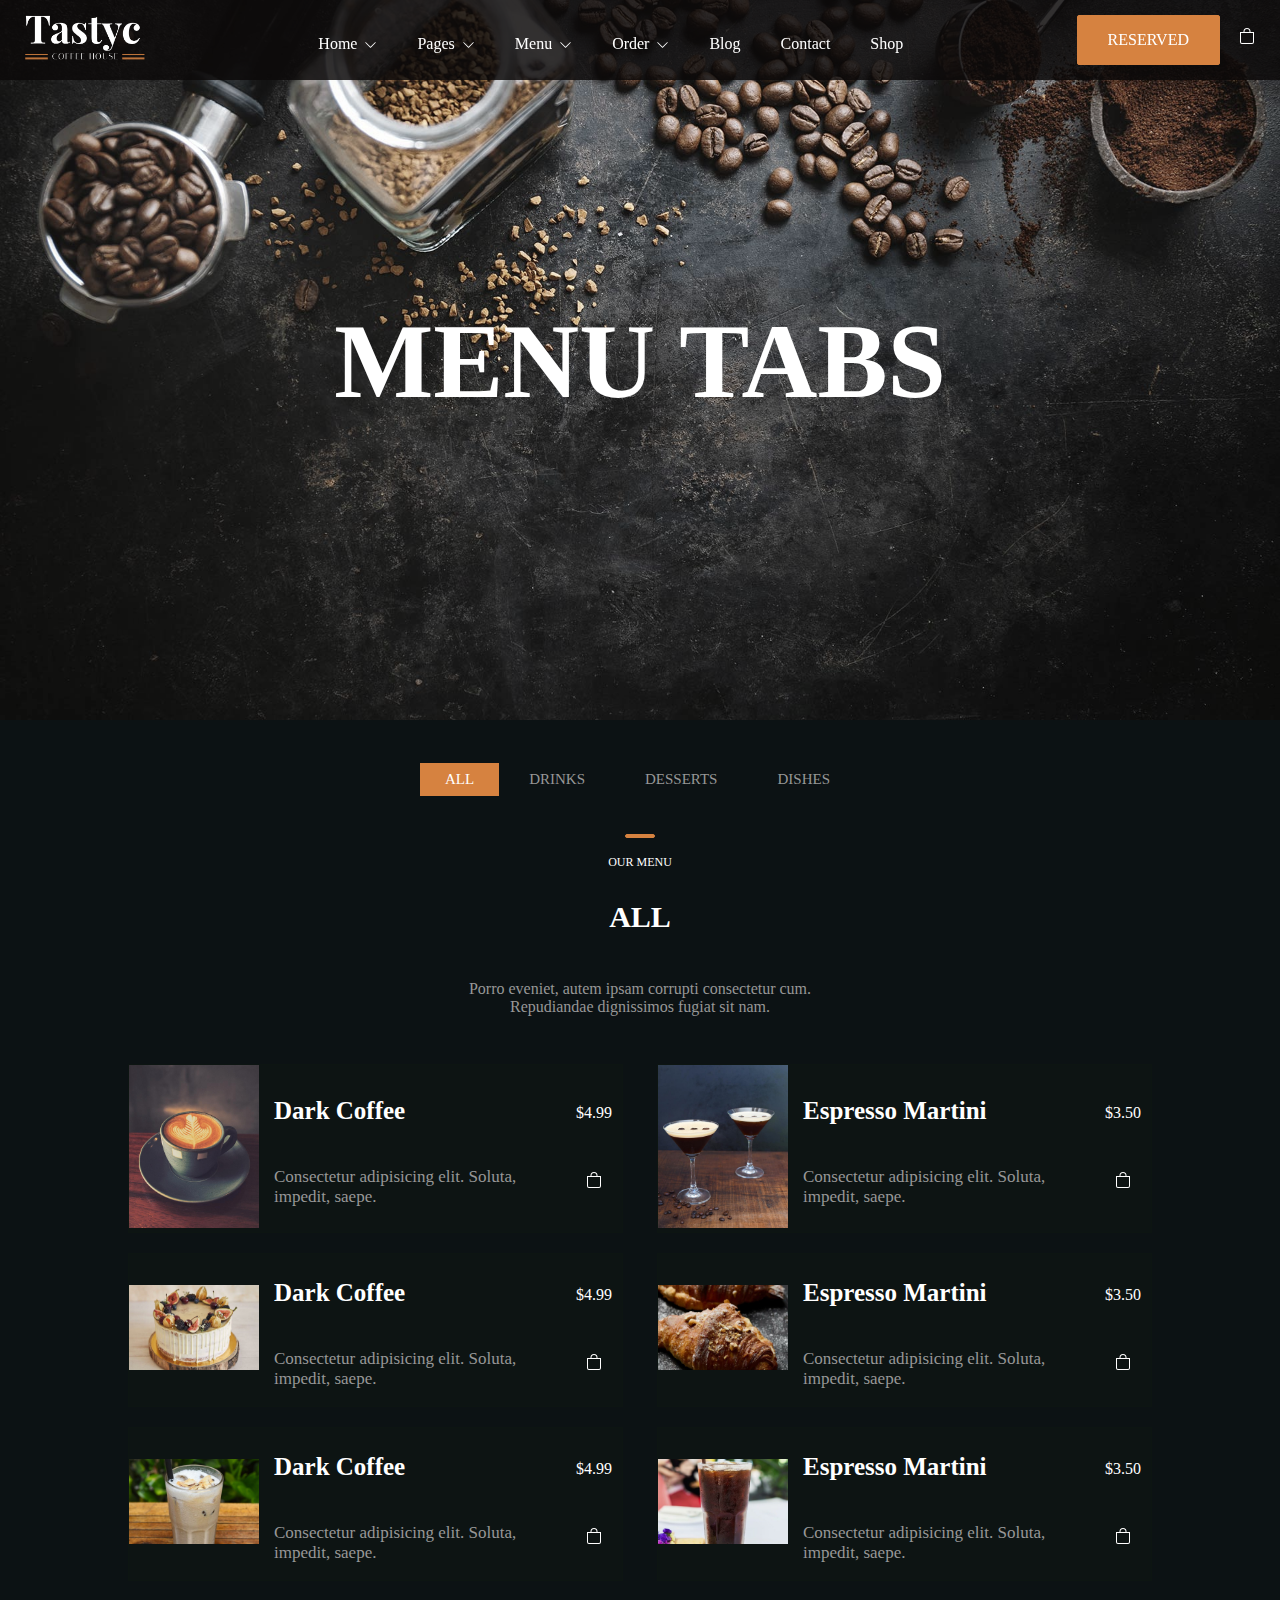
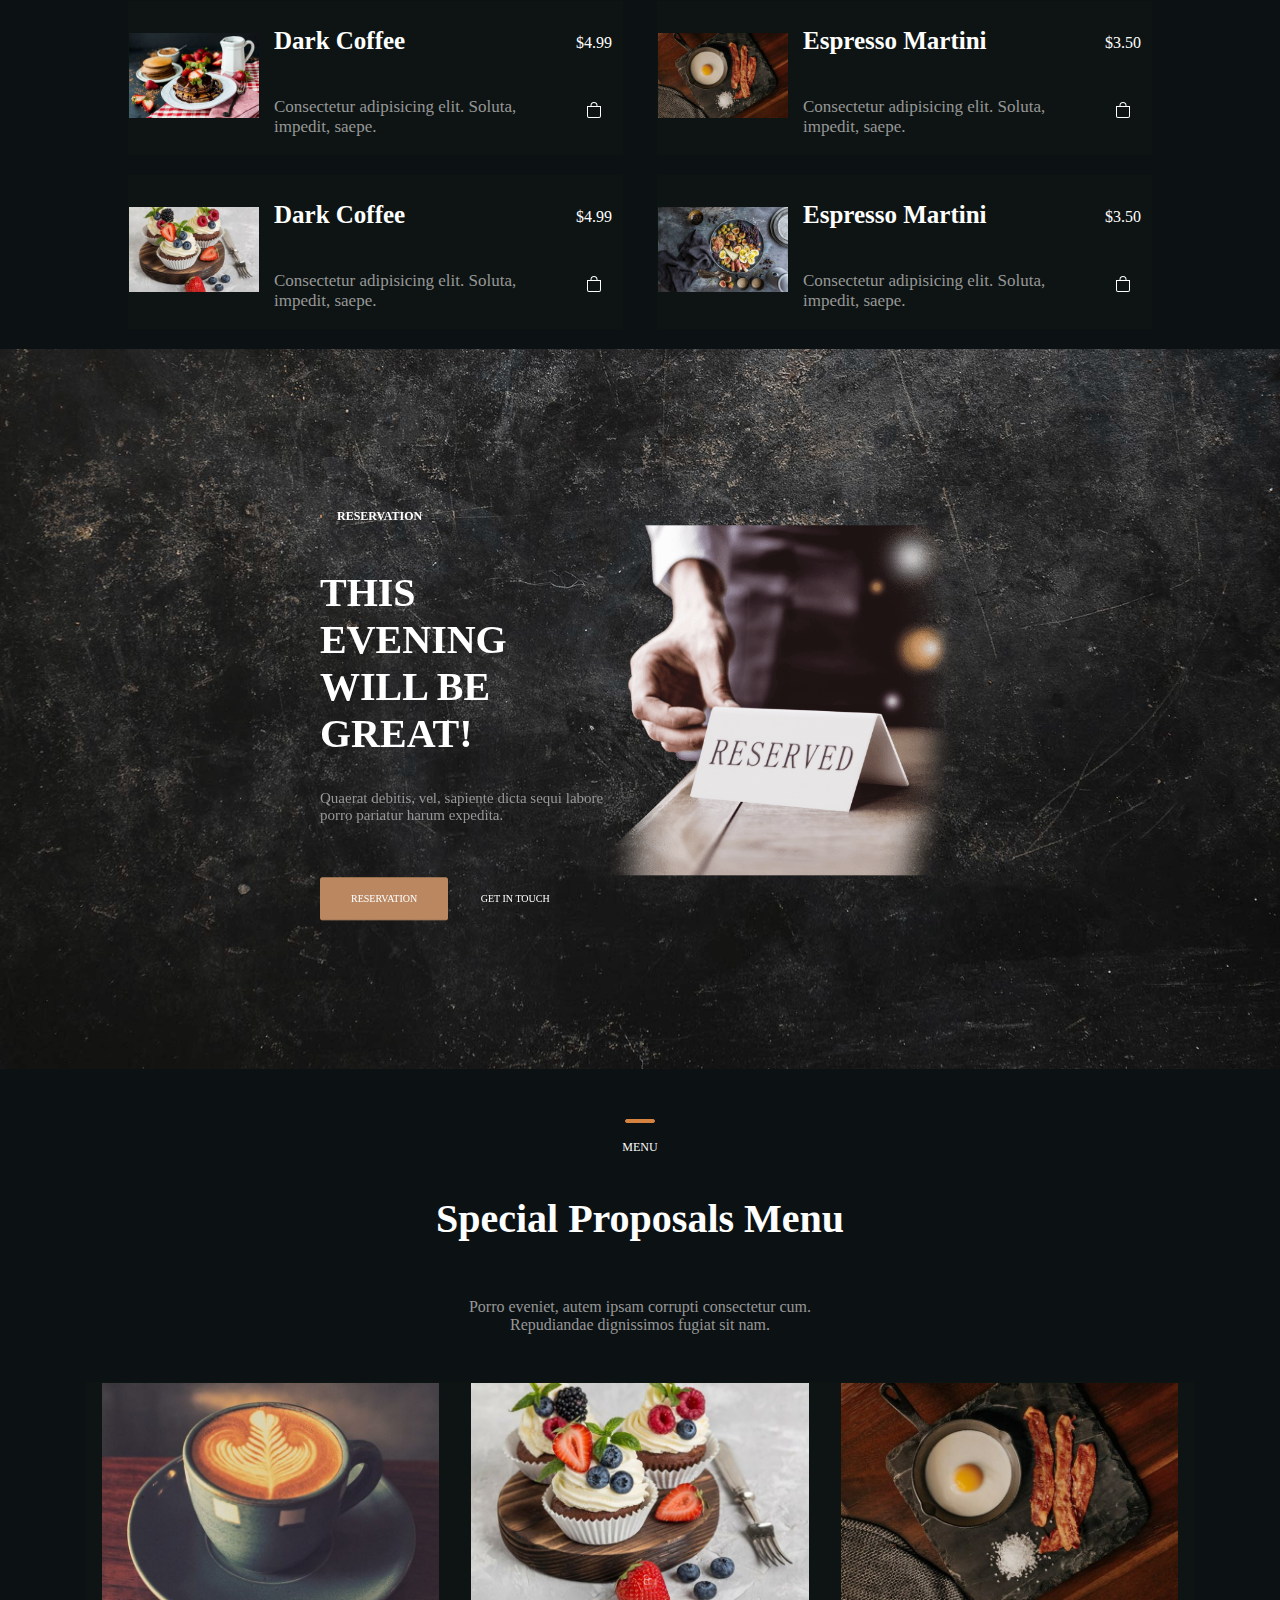
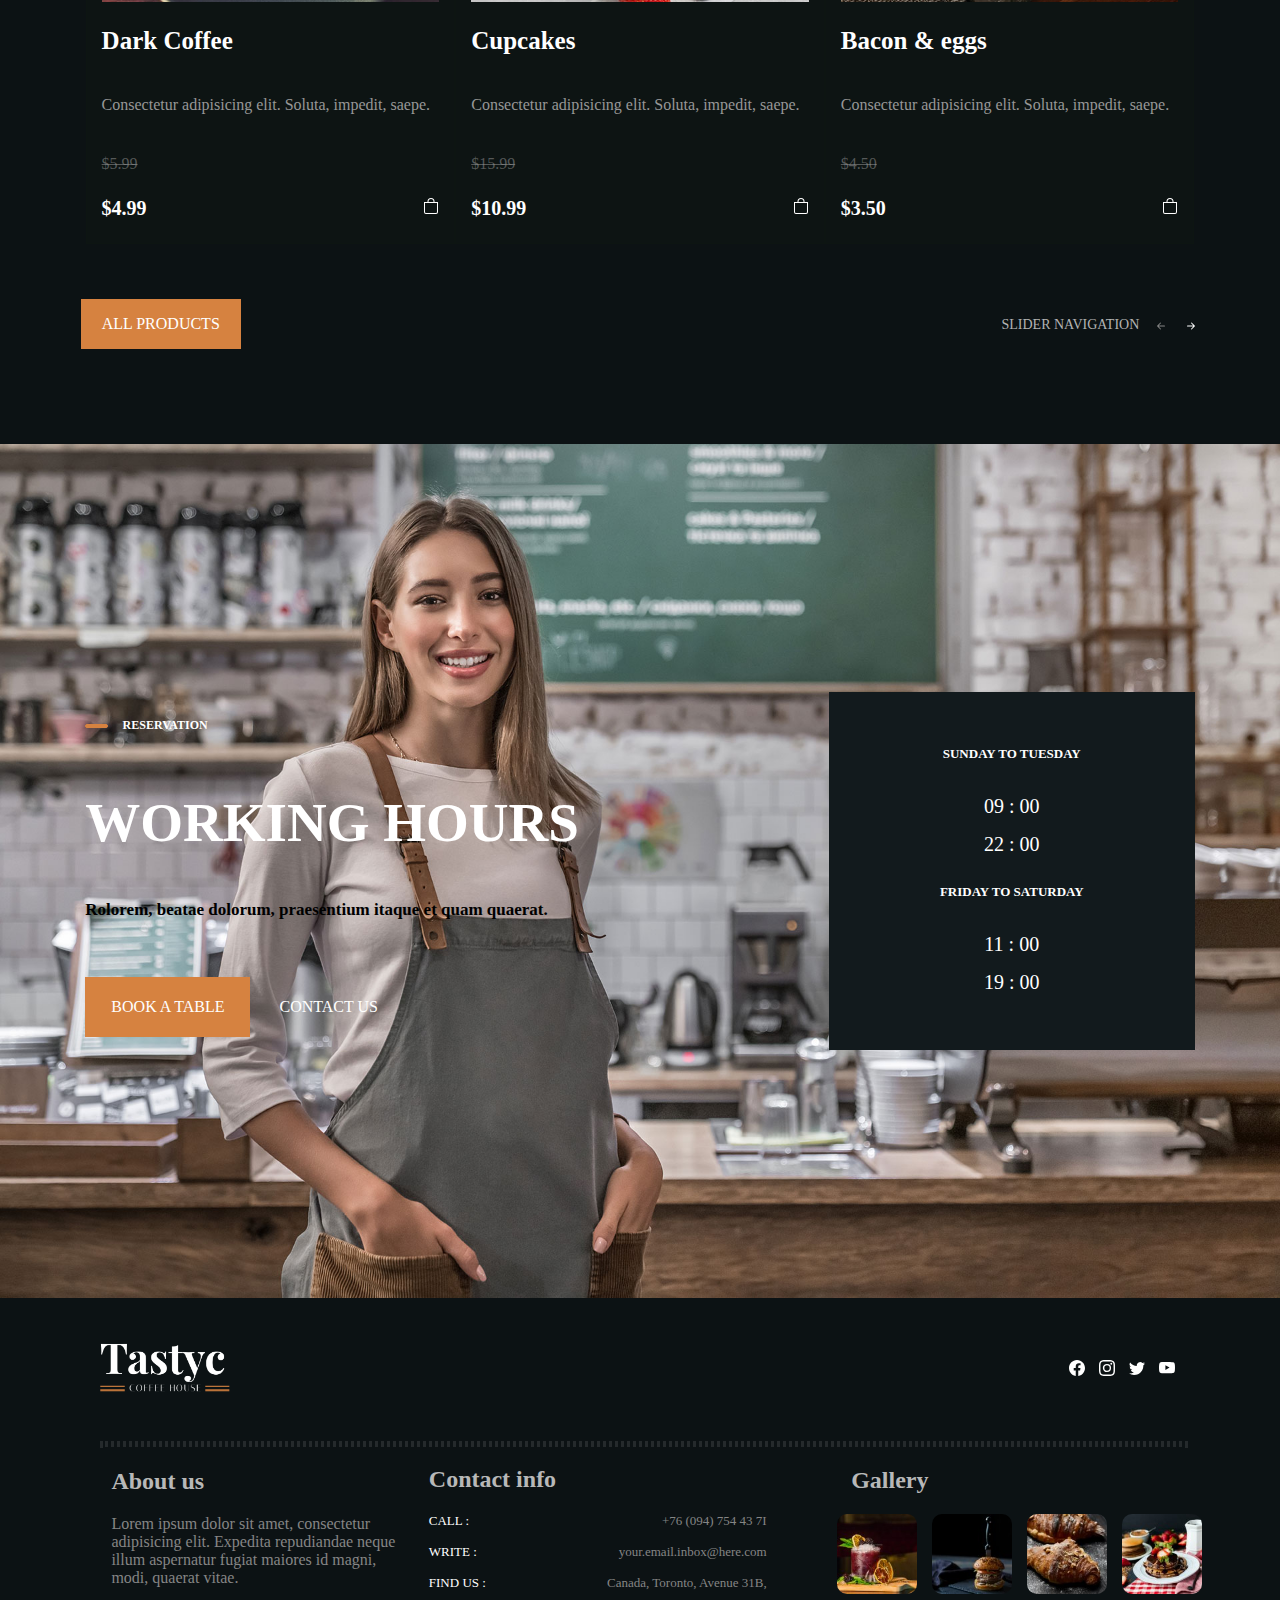
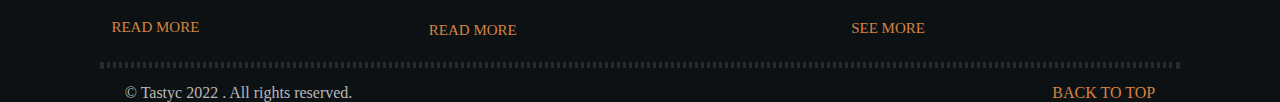
==== commit a8dfdb49: "Menu and Contact is DONE!" ====
--- a/Menu.html
+++ b/Menu.html
@@ -3,7 +3,7 @@
 <head>
     <meta charset="UTF-8">
     <meta name="viewport" content="width=device-width, initial-scale=1.0">
-    <title>Document</title>
+    <title>Menu Tabs (WooCommerce) – Tastyc – Coffee House WordPress Theme</title>
     <link rel="stylesheet" href="menu.css">
 </head>
 <body>
@@ -235,9 +235,11 @@
             <img src="img-menu/cbg2.jpg" alt="" width="100%">
             <div class="background-caption">
                 <div class="left-part">
-                    <span>RESERVATION</span>
-                    <h2>THIS EVENING
-                        WILL BE GREAT!</h2>
+                  <div class="first-line"> 
+                    <div class="small-line"></div>
+                    <h3>RESERVATION</h3>
+                </div>
+                    <h2>THIS EVENING WILL BE GREAT!</h2>
                     <p>Quaerat debitis, vel, sapiente dicta sequi
                         labore porro pariatur harum expedita.</p>
                     <a href="#" class="button">RESERVATION</a>
@@ -316,7 +318,11 @@
       <img src="img/background2.jpg" alt="" width="100%">
       <div class="banner-caption">
           <div class="left-side">
+            <div class="first-line"> 
+              <div class="small-line"></div>
               <h3>RESERVATION</h3>
+          </div>
+             
               <h2>WORKING HOURS</h2>
               <p>Rolorem, beatae dolorum, praesentium itaque et quam quaerat.</p>
               <div class="link">
--- a/menu.css
+++ b/menu.css
@@ -7,7 +7,7 @@
 body{
 
     margin: 0;
-    background-color: #121a1d;
+    background-color:  #0c1214;
 }
 a{
     display: inline-block;
@@ -632,6 +632,14 @@
     justify-content: space-between;
     align-items: center;
 }
+
+ div.banner div.banner-caption{
+    position: absolute;
+    display: flex;
+    justify-content: space-between;
+    align-items: center;
+    
+}
 div.banner div.background{
     display: flex;
     justify-content: space-between;
@@ -645,13 +653,32 @@
     align-items: center;
    
 }
+div.banner div.background div.background-caption div.first-line{
+    display: flex;
+    justify-content: flex-start;
+    align-items: center;
+    width: 30%;
+    
+}
+ div.banner div.background div.background-caption div.first-line h3{
+    padding-left: 15px;
+    color: white;
+    font-size: 12px;
+   
+}
+div.banner div.background div.background-caption div.first-line div.small-line{
+    width: 15%;
+    border: 1px solid #d68240;
+    background-color: #d68240;
+    padding: 7px px;
+    height: 4px;
+    border-radius: 45px;
+}
 div.banner div.background div.background-caption div.left-part{
     color: white;
 
 }
-div.banner div.background div.background-caption div.left-part span{
-    font-size: 15px;
-}
+
 div.banner div.background div.background-caption div.left-part h2{
     font-size: 40px;
 }
@@ -910,6 +937,27 @@
     justify-content: center;
     align-items: center;
 }
+ div.banner2 div.first-line{
+    display: flex;
+    justify-content: flex-start;
+    align-items: center;
+
+    width: 30%;
+}
+ div.banner2 div.first-line h3{
+    padding-left: 15px;
+    color: white;
+    font-size: 12px;
+   
+}
+div.banner2 div.first-line div.small-line{
+    width: 15%;
+    border: 1px solid #d68240;
+    background-color: #d68240;
+    padding: 7px px;
+    height: 4px;
+    border-radius: 45px;
+}
  div.banner2 div.banner-caption{
     position: absolute;
     display: flex;
@@ -921,10 +969,7 @@
  div.banner2 div.banner-caption div.left-side{
     padding-right: 250px;
 }
- div.banner2 div.banner-caption div.left-side h3{
-    color: white;
-    font-size: 13px;
-}
+
 div.banner2 div.banner-caption div.left-side h2{
     color: white;
     font-size: 55px;
@@ -999,7 +1044,8 @@
     justify-content: center;
     align-items: center;
     height: 100px;
-    padding-top: 65px;
+    padding-top: 95px;
+    padding-bottom: 20px;
  }
  /* about-us */
  div.footer div.about-us{
